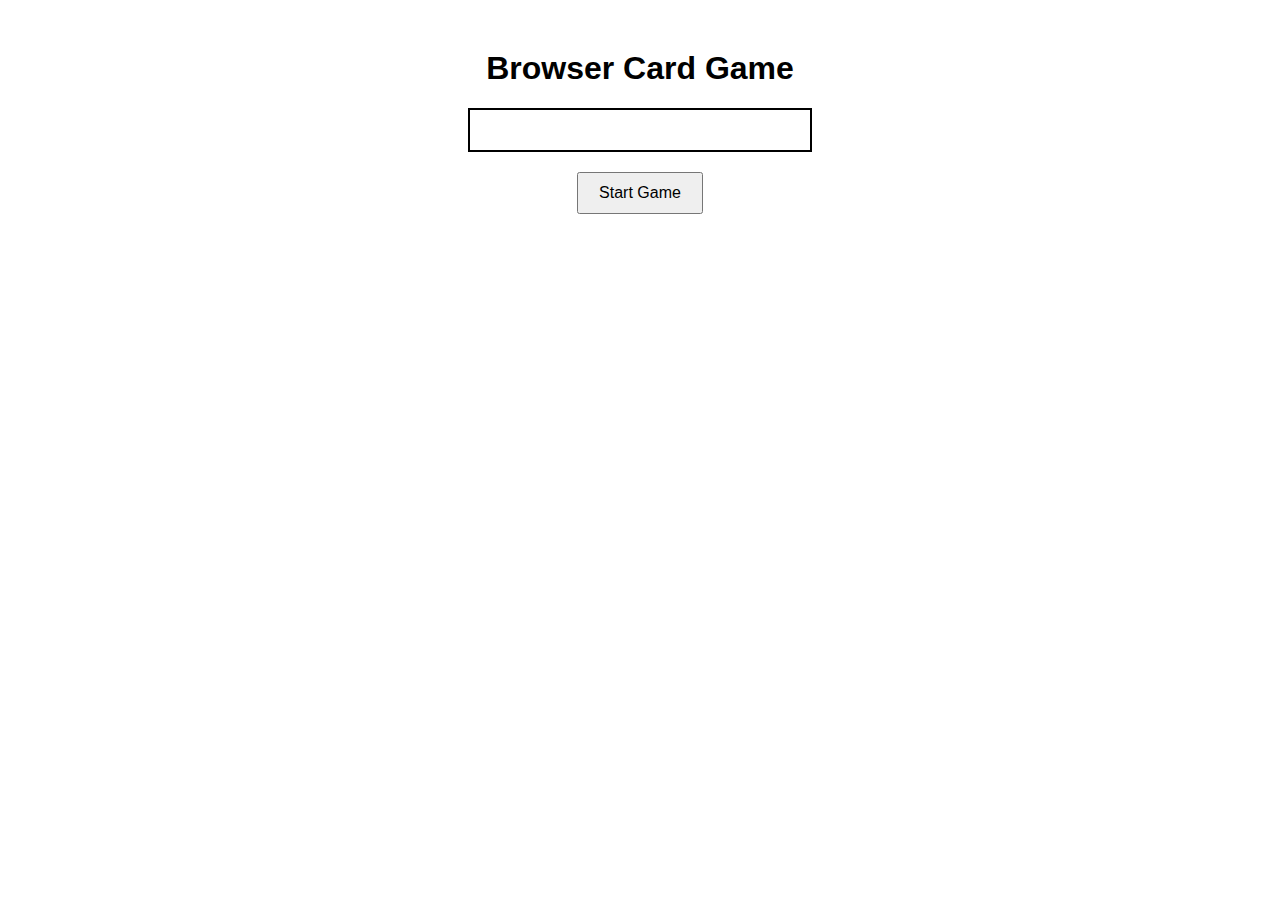
==== game.html @ 2a3d4815 "first commit" ====
<!DOCTYPE html>
<html lang="en">
<head>
    <meta charset="UTF-8">
    <meta name="viewport" content="width=device-width, initial-scale=1.0">
    <title>Card Game with State Machine</title>
    <link rel="stylesheet" href="styles.css">
</head>
<body>
    <h1>Browser Card Game</h1>

    <div id="game-board">
        <!-- Game board will dynamically change based on state -->
    </div>

    <button id="startBtn">Start Game</button>

    <script src="statemachine.js"></script>
</body>
</html>
---- styles.css ----
body {
    font-family: Arial, sans-serif;
    text-align: center;
    margin-top: 50px;
}

#game-board {
    border: 2px solid black;
    padding: 20px;
    width: 300px;
    margin: 20px auto;
}

button {
    padding: 10px 20px;
    font-size: 16px;
}
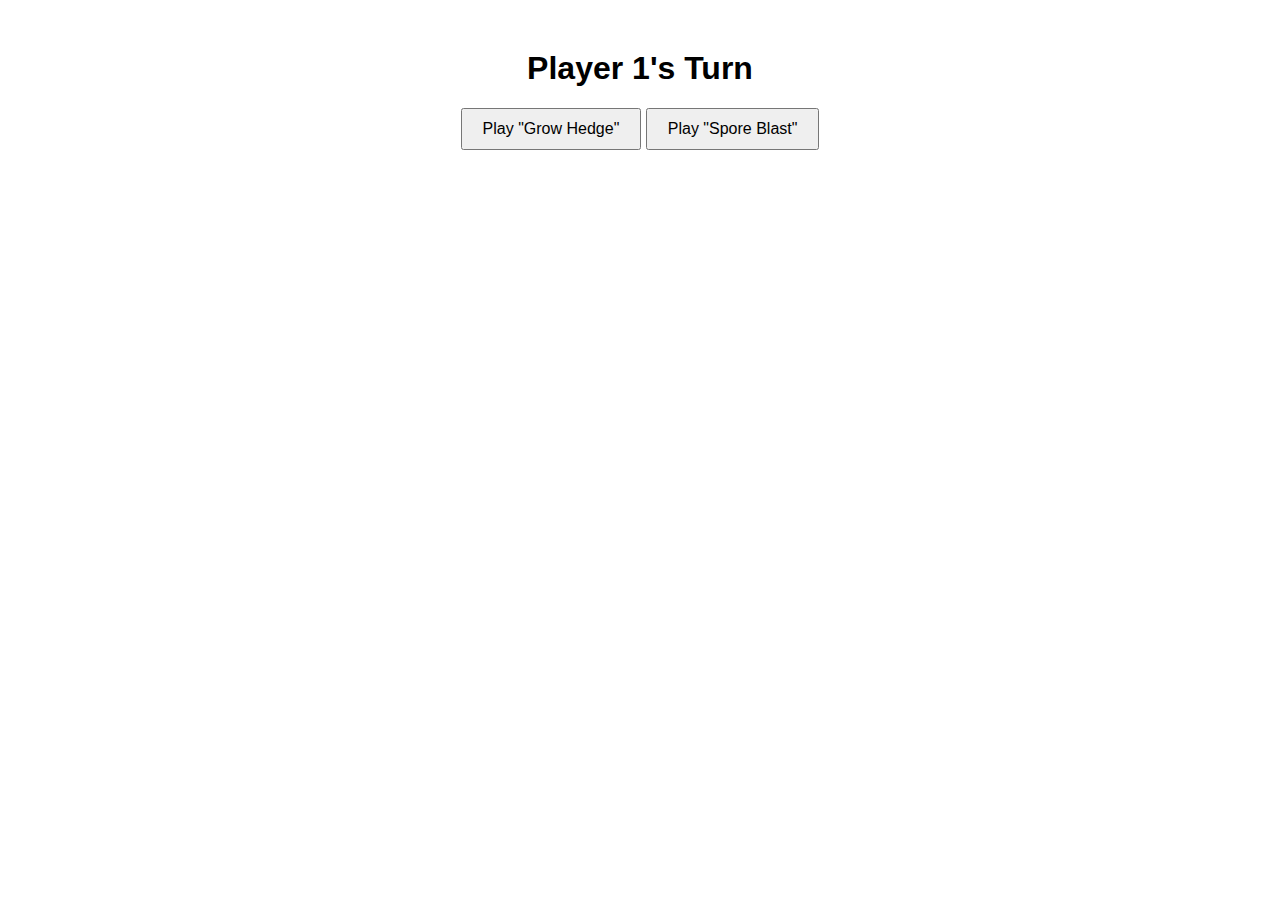
==== commit bf7cfa8a: "changes" ====
--- a/game.html
+++ b/game.html
@@ -7,14 +7,13 @@
     <link rel="stylesheet" href="styles.css">
 </head>
 <body>
-    <h1>Browser Card Game</h1>
+    <h1>Player 1's Turn</h1>
+    <div id="player-hand"></div>
+    <div id="scoreboard"></div>
 
-    <div id="game-board">
-        <!-- Game board will dynamically change based on state -->
-    </div>
+    <button onclick="playCard('Grow Hedge')">Play "Grow Hedge"</button>
+    <button onclick="playCard('Spore Blast')">Play "Spore Blast"</button>
 
-    <button id="startBtn">Start Game</button>
-
-    <script src="statemachine.js"></script>
+    <script src="models.js"></script>
 </body>
 </html>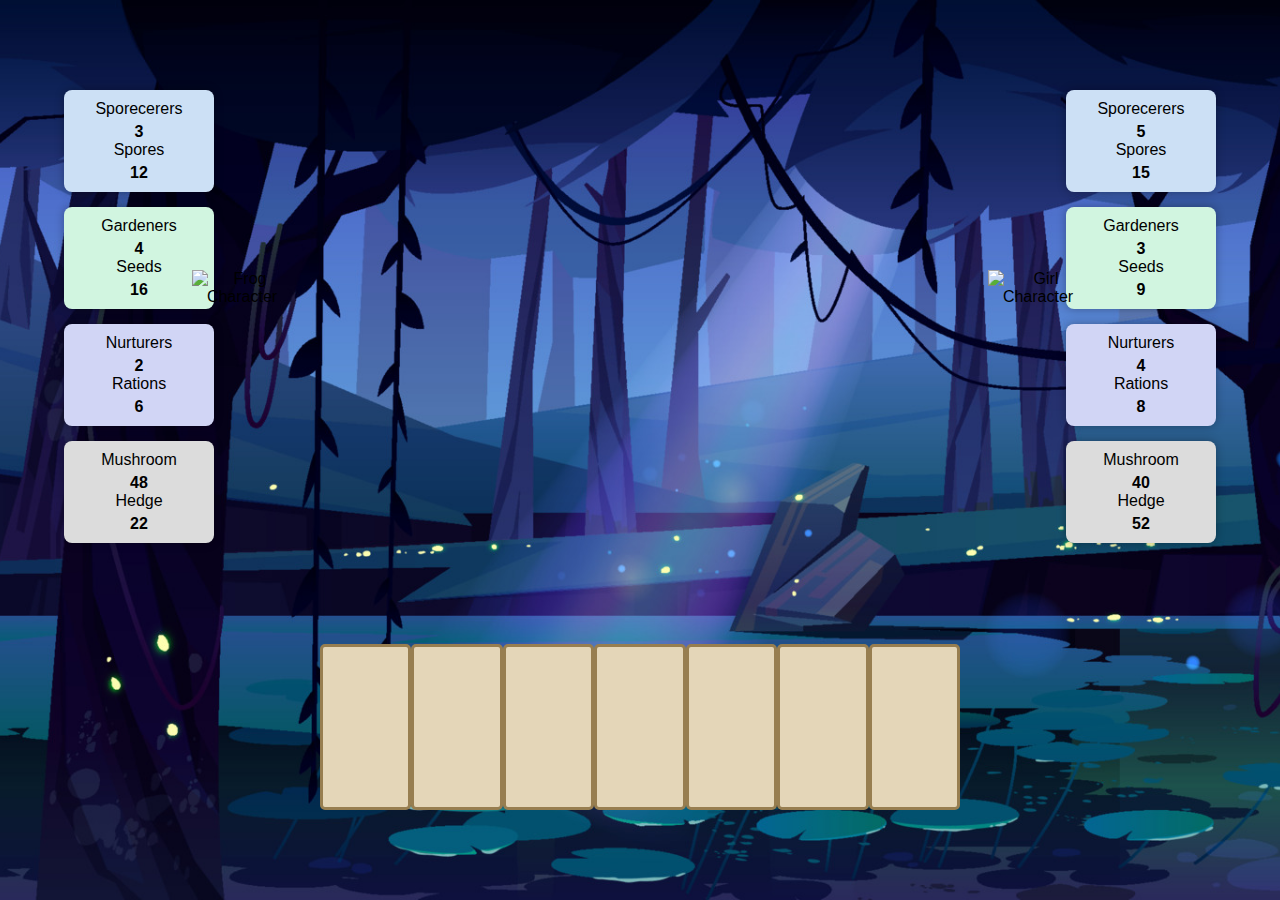
==== commit cafe8da5: "new UI" ====
--- a/game.html
+++ b/game.html
@@ -3,17 +3,50 @@
 <head>
     <meta charset="UTF-8">
     <meta name="viewport" content="width=device-width, initial-scale=1.0">
-    <title>Card Game with State Machine</title>
+    <title>Fantasy Layout</title>
     <link rel="stylesheet" href="styles.css">
 </head>
 <body>
-    <h1>Player 1's Turn</h1>
-    <div id="player-hand"></div>
-    <div id="scoreboard"></div>
+    <div class="container">
+        <!-- Background -->
+        <div class="background"></div>
 
-    <button onclick="playCard('Grow Hedge')">Play "Grow Hedge"</button>
-    <button onclick="playCard('Spore Blast')">Play "Spore Blast"</button>
+        <!-- Left Stats -->
+        <div class="stats-container left">
+            <div class="stat-box blue">Sporecerers <span>3</span> Spores <span>12</span></div>
+            <div class="stat-box green">Gardeners <span>4</span> Seeds <span>16</span></div>
+            <div class="stat-box purple">Nurturers <span>2</span> Rations <span>6</span></div>
+            <div class="stat-box gray">Mushroom <span>48</span> Hedge <span>22</span></div>
+        </div>
 
-    <script src="models.js"></script>
+        <!-- Right Stats -->
+        <div class="stats-container right">
+            <div class="stat-box blue">Sporecerers <span>5</span> Spores <span>15</span></div>
+            <div class="stat-box green">Gardeners <span>3</span> Seeds <span>9</span></div>
+            <div class="stat-box purple">Nurturers <span>4</span> Rations <span>8</span></div>
+            <div class="stat-box gray">Mushroom <span>40</span> Hedge <span>52</span></div>
+        </div>
+
+        <!-- Characters on Mushrooms -->
+        <div class="mushroom-area">
+            <div class="character mushroom-left">
+                <img src="frog.png" alt="Frog Character">
+            </div>
+            <div class="character mushroom-right">
+                <img src="girl.png" alt="Girl Character">
+            </div>
+        </div>
+
+        <!-- Cards -->
+        <div class="card-container">
+            <div class="card"></div>
+            <div class="card"></div>
+            <div class="card"></div>
+            <div class="card"></div>
+            <div class="card"></div>
+            <div class="card"></div>
+            <div class="card"></div>
+        </div>
+    </div>
 </body>
 </html>--- a/styles.css
+++ b/styles.css
@@ -1,17 +1,148 @@
 body {
     font-family: Arial, sans-serif;
-    text-align: center;
-    margin-top: 50px;
+    background-color: #f0f0f0;
+    margin: 0;
 }
 
-#game-board {
-    border: 2px solid black;
+#game-container {
+    border: 1px solid #ccc;
     padding: 20px;
-    width: 300px;
-    margin: 20px auto;
+    background: rgb(127 157 154);
+    border-radius: 10px;
 }
 
-button {
-    padding: 10px 20px;
-    font-size: 16px;
+#hand {
+    display: flex;
+    flex-wrap: wrap;
+    gap: 10px;
+    margin-top: 20px;
+}
+
+.card {
+    border: 3px solid #977e50;
+    border-radius: 5px;
+    padding: 10px;
+    background-color: #e4d6b8;
+    cursor: pointer;
+    transition: transform 0.2s;   
+    width: 90px;
+    height: 140px;
+    text-align: center;
+    text-overflow: ellipsis;
+    color:darkslategrey;
+    font-weight: bold;
+}
+
+.card:hover {
+    transform: scale(1.05);
+}
+
+#status {
+    margin-top: 20px;
+}
+
+#scoreboard {
+    margin-top: 20px;
+    border-top: 1px solid #ccc;
+    padding-top: 10px;
+}
+
+.player-stats {
+    margin-bottom: 10px;
+}
+
+.active-player {
+    font-weight: bold;
+    color: #007bff;
+    font-size: 1.2em;
+}
+
+.card-effect-text{
+    color: green;
+    text-align: center;
+}
+
+.container {
+    position: relative;
+    width: 100%;
+    height: 100vh;
+    overflow: hidden;
+}
+
+/* Background */
+.background {
+    position: absolute;
+    top: 0;
+    left: 0;
+    width: 100%;
+    height: 100%;
+    background: url('images/swamp_background.jpg') no-repeat center center;
+    background-size: cover;
+}
+
+/* Stats Container */
+.stats-container {
+    position: absolute;
+    top: 10%;
+    width: 150px;
+}
+
+.stats-container.left {
+    left: 5%;
+}
+
+.stats-container.right {
+    right: 5%;
+}
+
+.stat-box {
+    background-color: rgba(255, 255, 255, 0.8);
+    padding: 10px;
+    margin-bottom: 15px;
+    border-radius: 8px;
+    text-align: center;
+    box-shadow: 0 0 10px rgba(0, 0, 0, 0.3);
+}
+
+.stat-box span {
+    display: block;
+    font-weight: bold;
+    margin-top: 5px;
+}
+
+/* Different box colors */
+.blue { background-color: #cce0f5; }
+.green { background-color: #d1f5e0; }
+.purple { background-color: #d1d5f5; }
+.gray { background-color: #dcdcdc; }
+
+/* Mushroom Area */
+.mushroom-area {
+    position: absolute;
+    top: 30%;
+    left: 50%;
+    transform: translateX(-50%);
+    display: flex;
+    justify-content: space-between;
+    width: 70%;
+}
+
+.character {
+    width: 100px;
+    text-align: center;
+}
+
+.character img {
+    width: 100%;
+}
+
+/* Card Container */
+.card-container {
+    position: absolute;
+    bottom: 10%;
+    left: 50%;
+    transform: translateX(-50%);
+    display: flex;
+    justify-content: space-between;
+    width: 50%;
 }